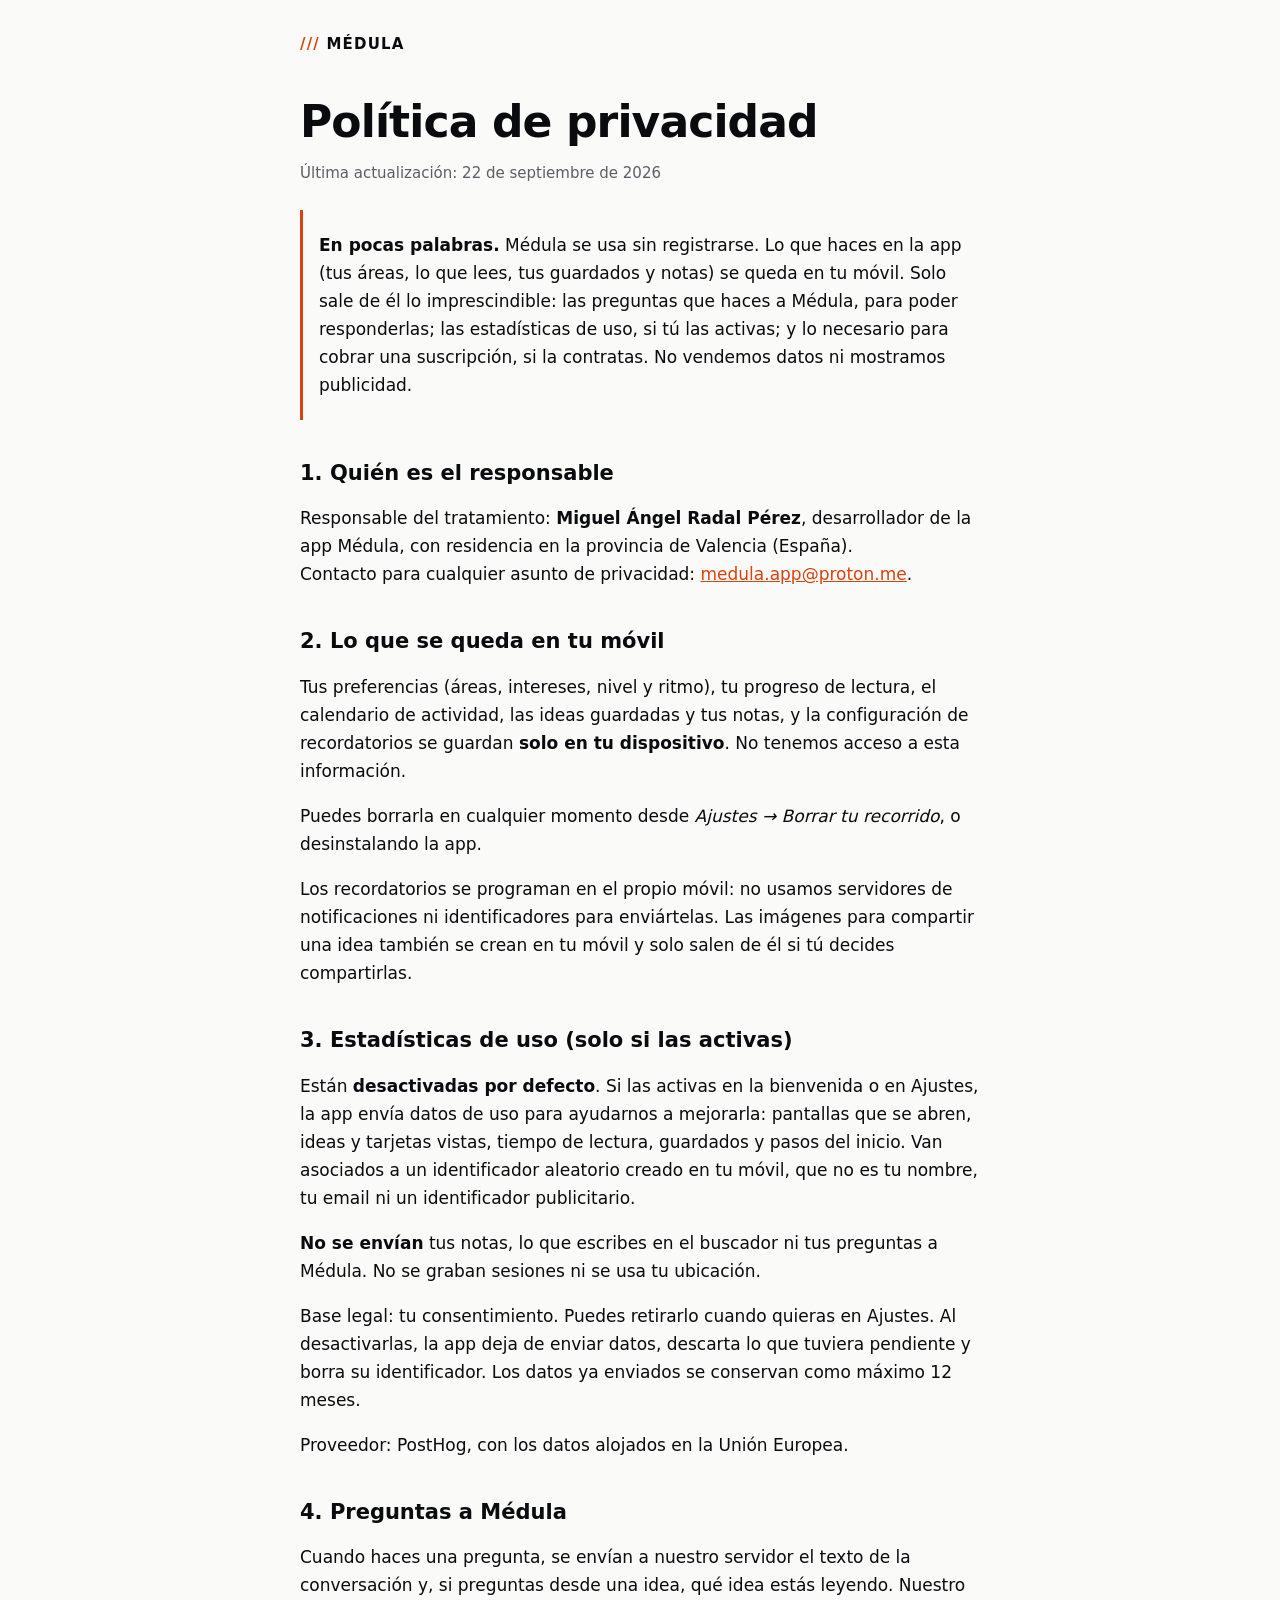
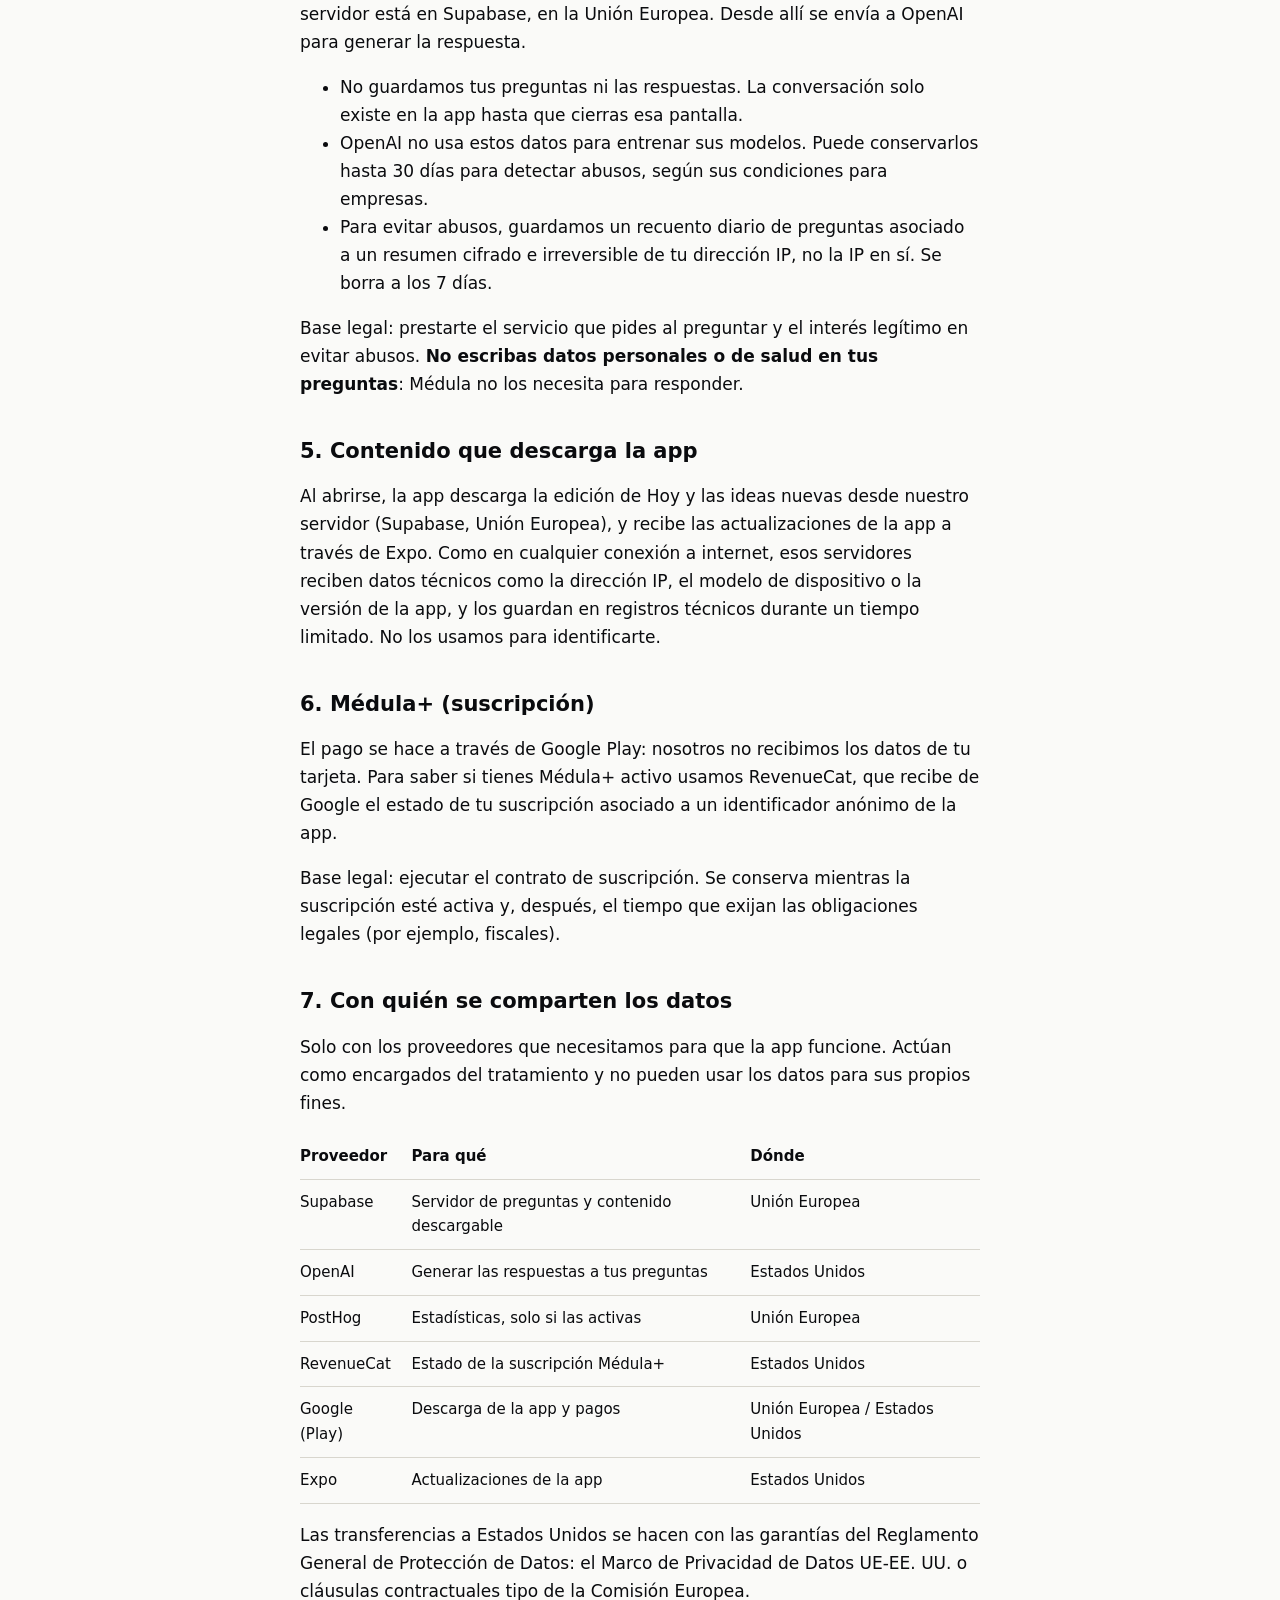
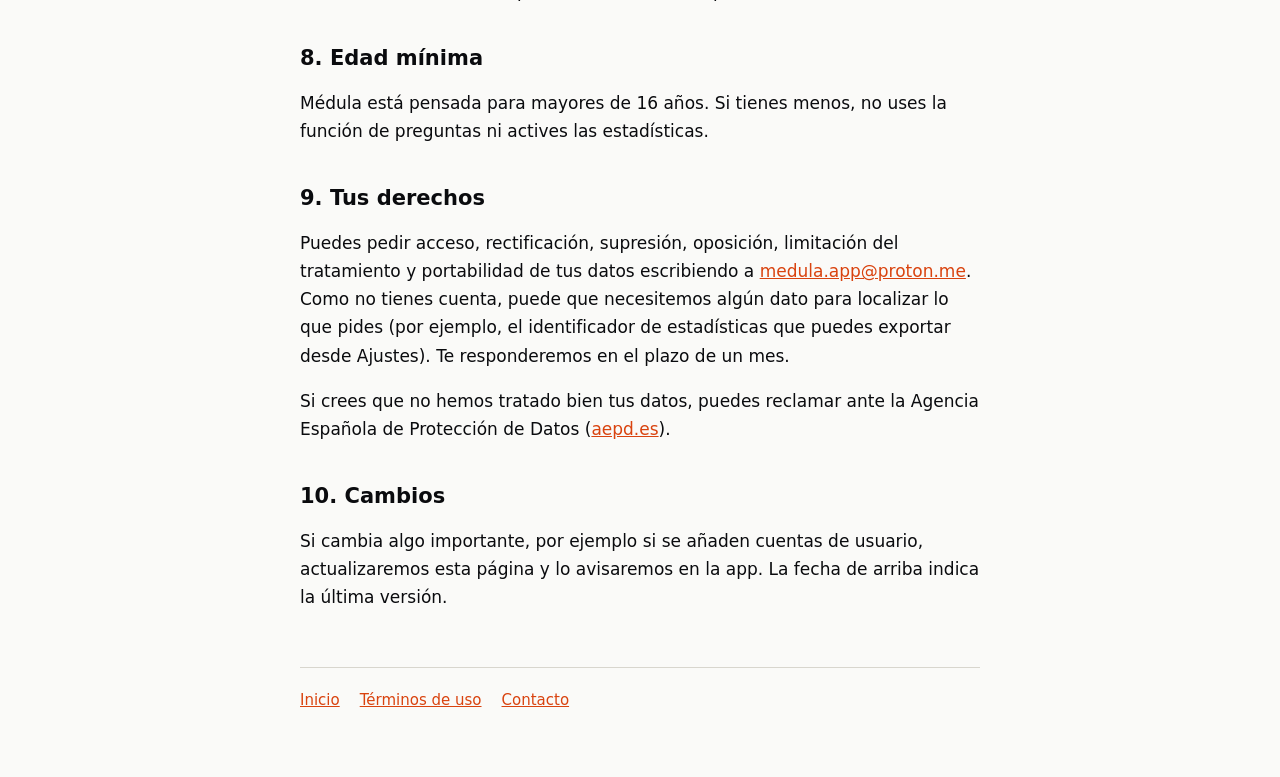
==== privacidad.html @ 63127af0 "Portada, política de privacidad y términos de Médula" ====
<!doctype html>
<html lang="es">
<head>
<meta charset="utf-8">
<meta name="viewport" content="width=device-width, initial-scale=1">
<title>Privacidad · Médula</title>
<meta name="description" content="Qué datos trata la app Médula, para qué, con quién y cómo ejercer tus derechos.">
<link rel="icon" href="icono.png">
<link rel="stylesheet" href="estilo.css">
</head>
<body>
<main>
  <header class="marca"><a href="./"><span class="barras">///</span> Médula</a></header>
  <h1>Política de privacidad</h1>
  <p class="fecha">Última actualización: 22 de septiembre de 2026</p>

  <div class="resumen">
    <p><strong>En pocas palabras.</strong> Médula se usa sin registrarse. Lo que haces en la app (tus áreas, lo que lees, tus guardados y notas) se queda en tu móvil. Solo sale de él lo imprescindible: las preguntas que haces a Médula, para poder responderlas; las estadísticas de uso, si tú las activas; y lo necesario para cobrar una suscripción, si la contratas. No vendemos datos ni mostramos publicidad.</p>
  </div>

  <h2>1. Quién es el responsable</h2>
  <p>Responsable del tratamiento: <strong>Miguel Ángel Radal Pérez</strong>, desarrollador de la app Médula, con residencia en la provincia de Valencia (España).<br>
  Contacto para cualquier asunto de privacidad: <a href="mailto:medula.app@proton.me">medula.app@proton.me</a>.</p>

  <h2>2. Lo que se queda en tu móvil</h2>
  <p>Tus preferencias (áreas, intereses, nivel y ritmo), tu progreso de lectura, el calendario de actividad, las ideas guardadas y tus notas, y la configuración de recordatorios se guardan <strong>solo en tu dispositivo</strong>. No tenemos acceso a esta información.</p>
  <p>Puedes borrarla en cualquier momento desde <em>Ajustes → Borrar tu recorrido</em>, o desinstalando la app.</p>
  <p>Los recordatorios se programan en el propio móvil: no usamos servidores de notificaciones ni identificadores para enviártelas. Las imágenes para compartir una idea también se crean en tu móvil y solo salen de él si tú decides compartirlas.</p>

  <h2>3. Estadísticas de uso (solo si las activas)</h2>
  <p>Están <strong>desactivadas por defecto</strong>. Si las activas en la bienvenida o en Ajustes, la app envía datos de uso para ayudarnos a mejorarla: pantallas que se abren, ideas y tarjetas vistas, tiempo de lectura, guardados y pasos del inicio. Van asociados a un identificador aleatorio creado en tu móvil, que no es tu nombre, tu email ni un identificador publicitario.</p>
  <p><strong>No se envían</strong> tus notas, lo que escribes en el buscador ni tus preguntas a Médula. No se graban sesiones ni se usa tu ubicación.</p>
  <p>Base legal: tu consentimiento. Puedes retirarlo cuando quieras en Ajustes. Al desactivarlas, la app deja de enviar datos, descarta lo que tuviera pendiente y borra su identificador. Los datos ya enviados se conservan como máximo 12 meses.</p>
  <p>Proveedor: PostHog, con los datos alojados en la Unión Europea.</p>

  <h2>4. Preguntas a Médula</h2>
  <p>Cuando haces una pregunta, se envían a nuestro servidor el texto de la conversación y, si preguntas desde una idea, qué idea estás leyendo. Nuestro servidor está en Supabase, en la Unión Europea. Desde allí se envía a OpenAI para generar la respuesta.</p>
  <ul>
    <li>No guardamos tus preguntas ni las respuestas. La conversación solo existe en la app hasta que cierras esa pantalla.</li>
    <li>OpenAI no usa estos datos para entrenar sus modelos. Puede conservarlos hasta 30 días para detectar abusos, según sus condiciones para empresas.</li>
    <li>Para evitar abusos, guardamos un recuento diario de preguntas asociado a un resumen cifrado e irreversible de tu dirección IP, no la IP en sí. Se borra a los 7 días.</li>
  </ul>
  <p>Base legal: prestarte el servicio que pides al preguntar y el interés legítimo en evitar abusos. <strong>No escribas datos personales o de salud en tus preguntas</strong>: Médula no los necesita para responder.</p>

  <h2>5. Contenido que descarga la app</h2>
  <p>Al abrirse, la app descarga la edición de Hoy y las ideas nuevas desde nuestro servidor (Supabase, Unión Europea), y recibe las actualizaciones de la app a través de Expo. Como en cualquier conexión a internet, esos servidores reciben datos técnicos como la dirección IP, el modelo de dispositivo o la versión de la app, y los guardan en registros técnicos durante un tiempo limitado. No los usamos para identificarte.</p>

  <h2>6. Médula+ (suscripción)</h2>
  <p>El pago se hace a través de Google Play: nosotros no recibimos los datos de tu tarjeta. Para saber si tienes Médula+ activo usamos RevenueCat, que recibe de Google el estado de tu suscripción asociado a un identificador anónimo de la app.</p>
  <p>Base legal: ejecutar el contrato de suscripción. Se conserva mientras la suscripción esté activa y, después, el tiempo que exijan las obligaciones legales (por ejemplo, fiscales).</p>

  <h2>7. Con quién se comparten los datos</h2>
  <p>Solo con los proveedores que necesitamos para que la app funcione. Actúan como encargados del tratamiento y no pueden usar los datos para sus propios fines.</p>
  <table>
    <tr><th>Proveedor</th><th>Para qué</th><th>Dónde</th></tr>
    <tr><td>Supabase</td><td>Servidor de preguntas y contenido descargable</td><td>Unión Europea</td></tr>
    <tr><td>OpenAI</td><td>Generar las respuestas a tus preguntas</td><td>Estados Unidos</td></tr>
    <tr><td>PostHog</td><td>Estadísticas, solo si las activas</td><td>Unión Europea</td></tr>
    <tr><td>RevenueCat</td><td>Estado de la suscripción Médula+</td><td>Estados Unidos</td></tr>
    <tr><td>Google (Play)</td><td>Descarga de la app y pagos</td><td>Unión Europea / Estados Unidos</td></tr>
    <tr><td>Expo</td><td>Actualizaciones de la app</td><td>Estados Unidos</td></tr>
  </table>
  <p>Las transferencias a Estados Unidos se hacen con las garantías del Reglamento General de Protección de Datos: el Marco de Privacidad de Datos UE-EE. UU. o cláusulas contractuales tipo de la Comisión Europea.</p>

  <h2>8. Edad mínima</h2>
  <p>Médula está pensada para mayores de 16 años. Si tienes menos, no uses la función de preguntas ni actives las estadísticas.</p>

  <h2>9. Tus derechos</h2>
  <p>Puedes pedir acceso, rectificación, supresión, oposición, limitación del tratamiento y portabilidad de tus datos escribiendo a <a href="mailto:medula.app@proton.me">medula.app@proton.me</a>. Como no tienes cuenta, puede que necesitemos algún dato para localizar lo que pides (por ejemplo, el identificador de estadísticas que puedes exportar desde Ajustes). Te responderemos en el plazo de un mes.</p>
  <p>Si crees que no hemos tratado bien tus datos, puedes reclamar ante la Agencia Española de Protección de Datos (<a href="https://www.aepd.es">aepd.es</a>).</p>

  <h2>10. Cambios</h2>
  <p>Si cambia algo importante, por ejemplo si se añaden cuentas de usuario, actualizaremos esta página y lo avisaremos en la app. La fecha de arriba indica la última versión.</p>

  <nav class="pie">
    <a href="./">Inicio</a>
    <a href="terminos.html">Términos de uso</a>
    <a href="mailto:medula.app@proton.me">Contacto</a>
  </nav>
</main>
</body>
</html>
---- estilo.css ----
/* Web pública de Médula: portada y textos legales. Identidad «Pulso»: carbón, papel y una señal naranja. */
:root {
  --ink: #0A0B0E;
  --ink2: #14161A;
  --paper: #FAFAF8;
  --muted: #5C5E66;
  --line: #D8D6CE;
  --signal: #D9430F;
  --bg: var(--paper);
  --text: var(--ink);
}
@media (prefers-color-scheme: dark) {
  :root { --bg: var(--ink); --text: #FAFAF8; --muted: #9A9CA4; --line: #2A2D34; --signal: #FF5A1F; }
}
* { box-sizing: border-box; }
html { -webkit-text-size-adjust: 100%; }
body {
  margin: 0; background: var(--bg); color: var(--text);
  font: 17px/1.65 Manrope, system-ui, -apple-system, "Segoe UI", sans-serif;
}
main { max-width: 720px; margin: 0 auto; padding: 32px 20px 64px; }
header.marca { display: flex; align-items: center; gap: 10px; font-weight: 800; letter-spacing: .08em; text-transform: uppercase; font-size: 15px; }
header.marca .barras { color: var(--signal); font-weight: 900; }
header.marca a { color: inherit; text-decoration: none; }
h1 { font: 800 clamp(30px, 7vw, 44px)/1.12 Unbounded, Manrope, system-ui, sans-serif; letter-spacing: -.02em; margin: 40px 0 12px; }
h2 { font: 800 21px/1.3 Unbounded, Manrope, system-ui, sans-serif; margin: 40px 0 8px; }
h3 { font-size: 17px; margin: 24px 0 4px; }
p, li { max-width: 68ch; }
a { color: var(--signal); }
.fecha, .nota { color: var(--muted); font-size: 15px; }
.resumen { border-left: 3px solid var(--signal); padding: 4px 0 4px 16px; margin: 24px 0; }
table { border-collapse: collapse; width: 100%; font-size: 15px; margin: 12px 0; display: block; overflow-x: auto; }
th, td { text-align: left; vertical-align: top; padding: 10px 12px 10px 0; border-bottom: 1px solid var(--line); }
th { font-weight: 700; }
nav.pie { margin-top: 56px; padding-top: 20px; border-top: 1px solid var(--line); display: flex; flex-wrap: wrap; gap: 8px 20px; font-size: 15px; }
.lema { font-size: 20px; color: var(--muted); margin: 0 0 28px; }
.areas { display: grid; grid-template-columns: repeat(auto-fit, minmax(150px, 1fr)); gap: 12px; padding: 0; list-style: none; }
.areas li { border: 1px solid var(--line); padding: 14px 16px; }
.areas b { display: block; }
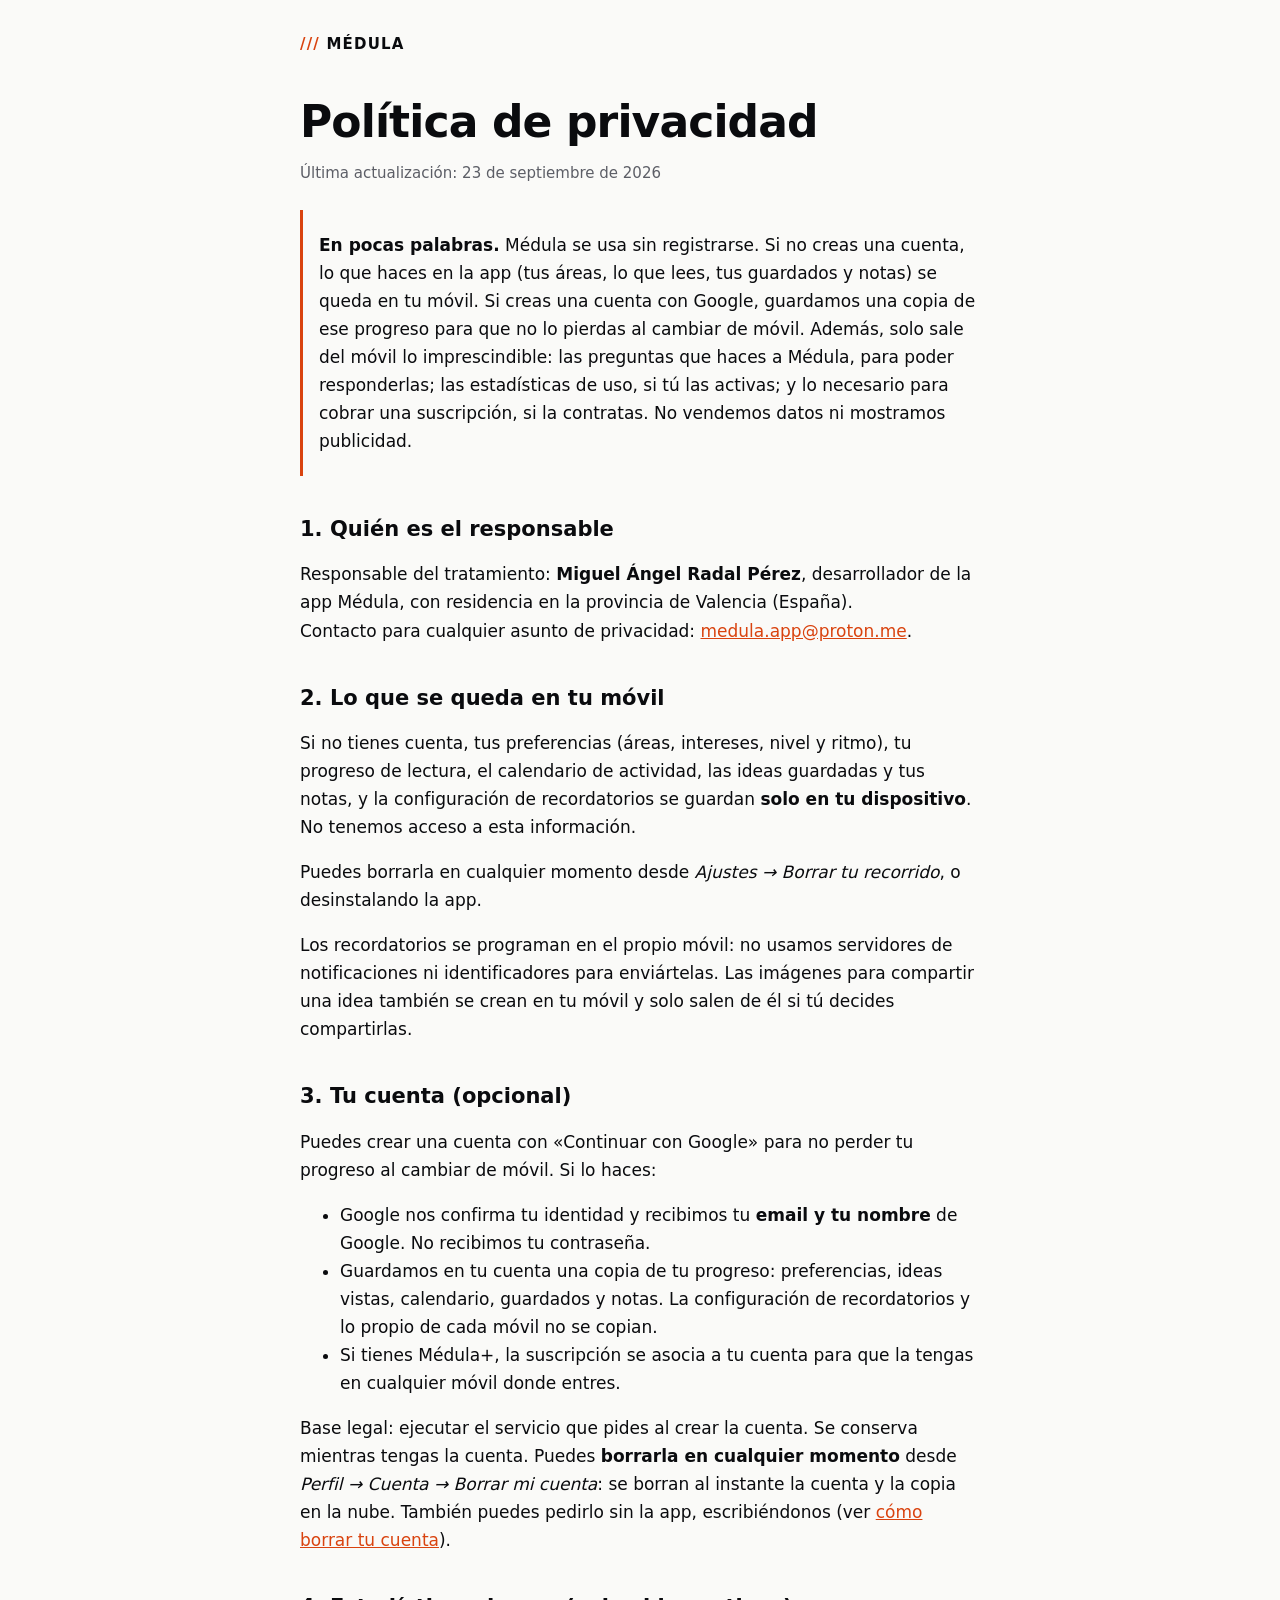
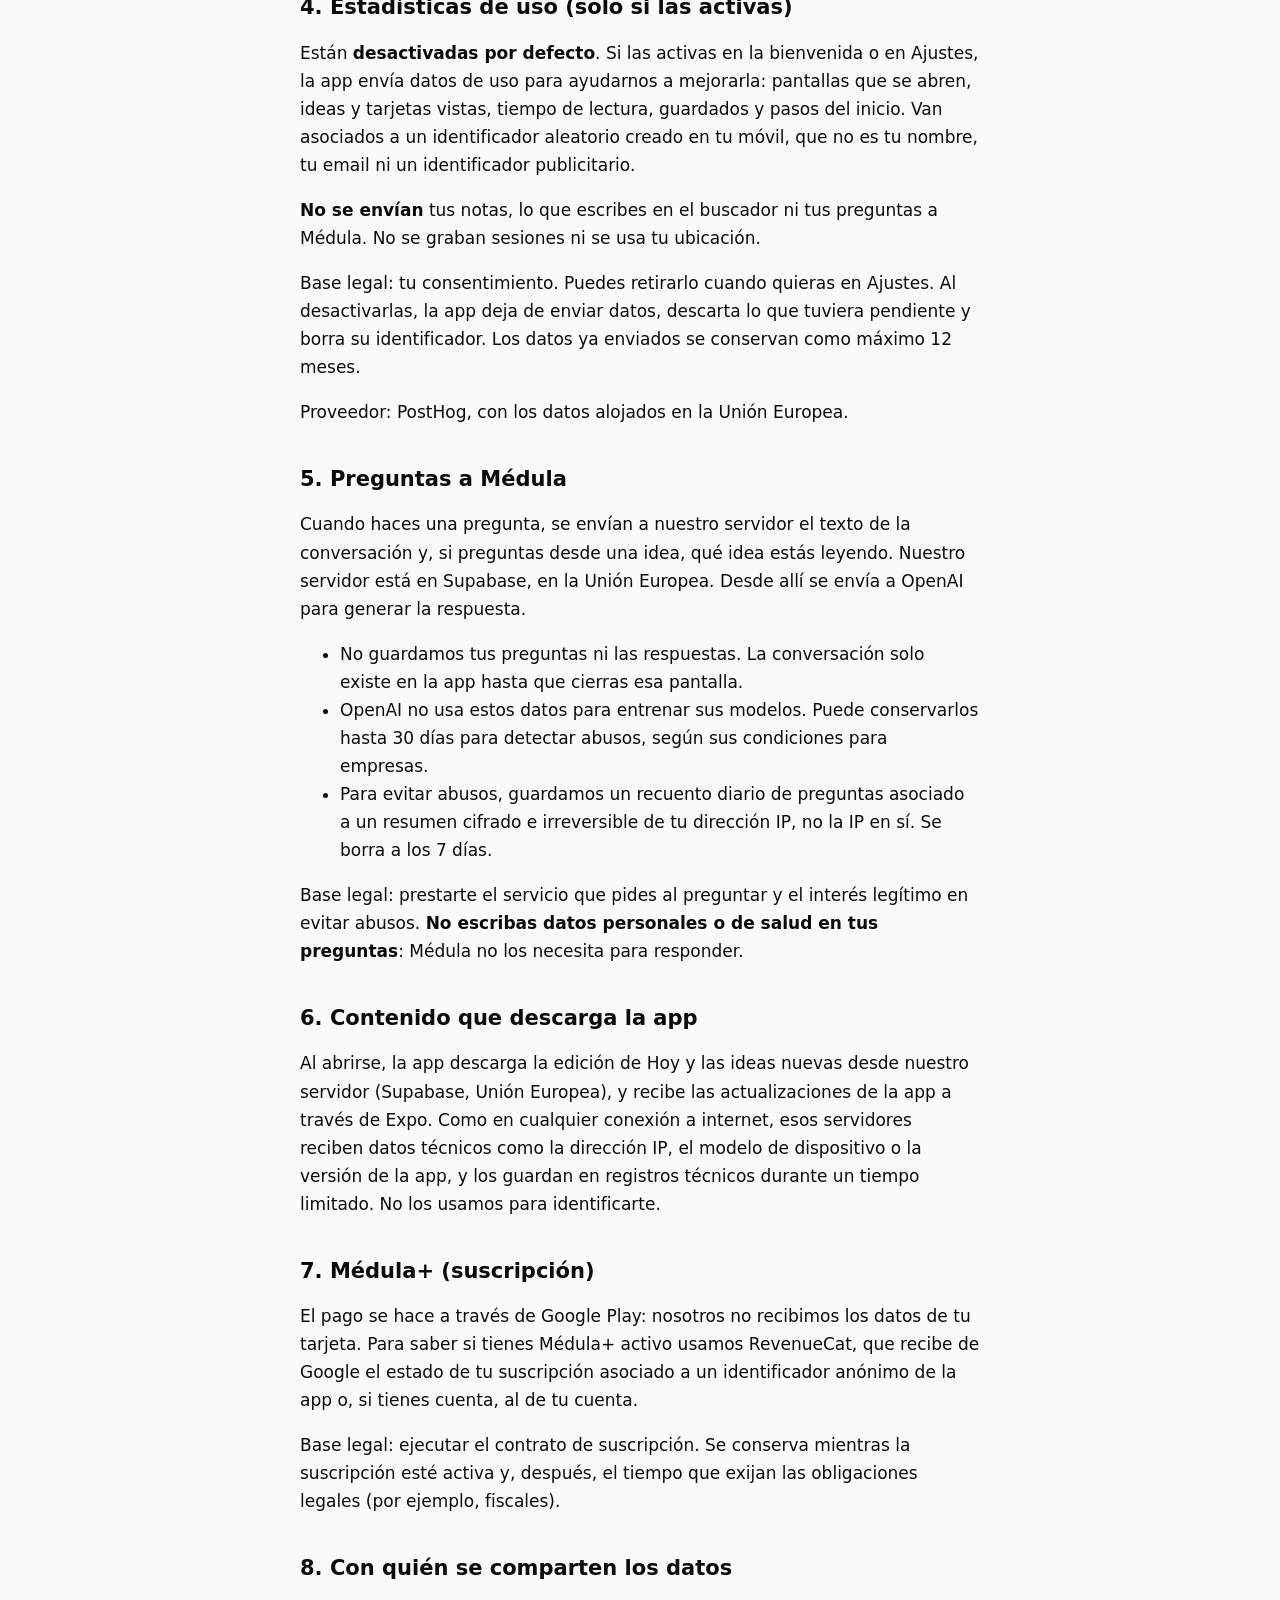
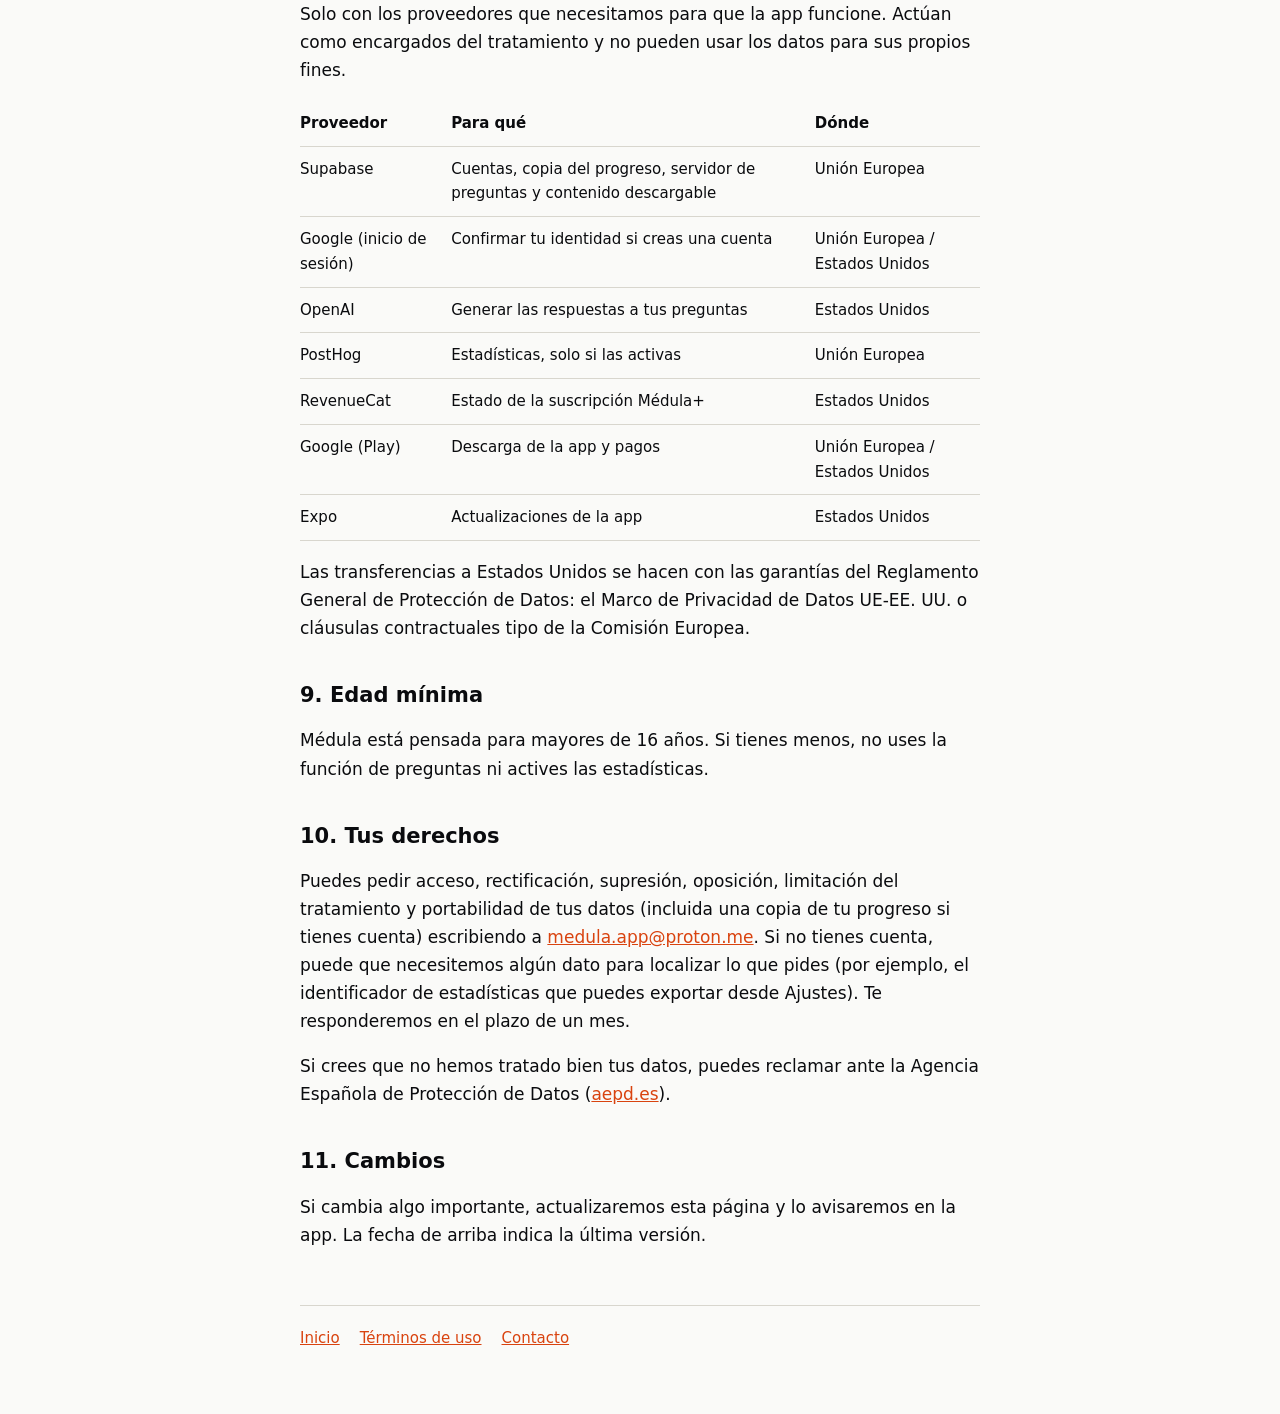
==== commit de8e40b1: "Cuentas: política de privacidad actualizada y página para borrar la cuenta" ====
--- a/privacidad.html
+++ b/privacidad.html
@@ -12,10 +12,10 @@
 <main>
   <header class="marca"><a href="./"><span class="barras">///</span> Médula</a></header>
   <h1>Política de privacidad</h1>
-  <p class="fecha">Última actualización: 22 de septiembre de 2026</p>
+  <p class="fecha">Última actualización: 23 de septiembre de 2026</p>
 
   <div class="resumen">
-    <p><strong>En pocas palabras.</strong> Médula se usa sin registrarse. Lo que haces en la app (tus áreas, lo que lees, tus guardados y notas) se queda en tu móvil. Solo sale de él lo imprescindible: las preguntas que haces a Médula, para poder responderlas; las estadísticas de uso, si tú las activas; y lo necesario para cobrar una suscripción, si la contratas. No vendemos datos ni mostramos publicidad.</p>
+    <p><strong>En pocas palabras.</strong> Médula se usa sin registrarse. Si no creas una cuenta, lo que haces en la app (tus áreas, lo que lees, tus guardados y notas) se queda en tu móvil. Si creas una cuenta con Google, guardamos una copia de ese progreso para que no lo pierdas al cambiar de móvil. Además, solo sale del móvil lo imprescindible: las preguntas que haces a Médula, para poder responderlas; las estadísticas de uso, si tú las activas; y lo necesario para cobrar una suscripción, si la contratas. No vendemos datos ni mostramos publicidad.</p>
   </div>
 
   <h2>1. Quién es el responsable</h2>
@@ -23,17 +23,26 @@
   Contacto para cualquier asunto de privacidad: <a href="mailto:medula.app@proton.me">medula.app@proton.me</a>.</p>
 
   <h2>2. Lo que se queda en tu móvil</h2>
-  <p>Tus preferencias (áreas, intereses, nivel y ritmo), tu progreso de lectura, el calendario de actividad, las ideas guardadas y tus notas, y la configuración de recordatorios se guardan <strong>solo en tu dispositivo</strong>. No tenemos acceso a esta información.</p>
+  <p>Si no tienes cuenta, tus preferencias (áreas, intereses, nivel y ritmo), tu progreso de lectura, el calendario de actividad, las ideas guardadas y tus notas, y la configuración de recordatorios se guardan <strong>solo en tu dispositivo</strong>. No tenemos acceso a esta información.</p>
   <p>Puedes borrarla en cualquier momento desde <em>Ajustes → Borrar tu recorrido</em>, o desinstalando la app.</p>
   <p>Los recordatorios se programan en el propio móvil: no usamos servidores de notificaciones ni identificadores para enviártelas. Las imágenes para compartir una idea también se crean en tu móvil y solo salen de él si tú decides compartirlas.</p>
 
-  <h2>3. Estadísticas de uso (solo si las activas)</h2>
+  <h2>3. Tu cuenta (opcional)</h2>
+  <p>Puedes crear una cuenta con «Continuar con Google» para no perder tu progreso al cambiar de móvil. Si lo haces:</p>
+  <ul>
+    <li>Google nos confirma tu identidad y recibimos tu <strong>email y tu nombre</strong> de Google. No recibimos tu contraseña.</li>
+    <li>Guardamos en tu cuenta una copia de tu progreso: preferencias, ideas vistas, calendario, guardados y notas. La configuración de recordatorios y lo propio de cada móvil no se copian.</li>
+    <li>Si tienes Médula+, la suscripción se asocia a tu cuenta para que la tengas en cualquier móvil donde entres.</li>
+  </ul>
+  <p>Base legal: ejecutar el servicio que pides al crear la cuenta. Se conserva mientras tengas la cuenta. Puedes <strong>borrarla en cualquier momento</strong> desde <em>Perfil → Cuenta → Borrar mi cuenta</em>: se borran al instante la cuenta y la copia en la nube. También puedes pedirlo sin la app, escribiéndonos (ver <a href="borrar-cuenta.html">cómo borrar tu cuenta</a>).</p>
+
+  <h2>4. Estadísticas de uso (solo si las activas)</h2>
   <p>Están <strong>desactivadas por defecto</strong>. Si las activas en la bienvenida o en Ajustes, la app envía datos de uso para ayudarnos a mejorarla: pantallas que se abren, ideas y tarjetas vistas, tiempo de lectura, guardados y pasos del inicio. Van asociados a un identificador aleatorio creado en tu móvil, que no es tu nombre, tu email ni un identificador publicitario.</p>
   <p><strong>No se envían</strong> tus notas, lo que escribes en el buscador ni tus preguntas a Médula. No se graban sesiones ni se usa tu ubicación.</p>
   <p>Base legal: tu consentimiento. Puedes retirarlo cuando quieras en Ajustes. Al desactivarlas, la app deja de enviar datos, descarta lo que tuviera pendiente y borra su identificador. Los datos ya enviados se conservan como máximo 12 meses.</p>
   <p>Proveedor: PostHog, con los datos alojados en la Unión Europea.</p>
 
-  <h2>4. Preguntas a Médula</h2>
+  <h2>5. Preguntas a Médula</h2>
   <p>Cuando haces una pregunta, se envían a nuestro servidor el texto de la conversación y, si preguntas desde una idea, qué idea estás leyendo. Nuestro servidor está en Supabase, en la Unión Europea. Desde allí se envía a OpenAI para generar la respuesta.</p>
   <ul>
     <li>No guardamos tus preguntas ni las respuestas. La conversación solo existe en la app hasta que cierras esa pantalla.</li>
@@ -42,18 +51,19 @@
   </ul>
   <p>Base legal: prestarte el servicio que pides al preguntar y el interés legítimo en evitar abusos. <strong>No escribas datos personales o de salud en tus preguntas</strong>: Médula no los necesita para responder.</p>
 
-  <h2>5. Contenido que descarga la app</h2>
+  <h2>6. Contenido que descarga la app</h2>
   <p>Al abrirse, la app descarga la edición de Hoy y las ideas nuevas desde nuestro servidor (Supabase, Unión Europea), y recibe las actualizaciones de la app a través de Expo. Como en cualquier conexión a internet, esos servidores reciben datos técnicos como la dirección IP, el modelo de dispositivo o la versión de la app, y los guardan en registros técnicos durante un tiempo limitado. No los usamos para identificarte.</p>
 
-  <h2>6. Médula+ (suscripción)</h2>
-  <p>El pago se hace a través de Google Play: nosotros no recibimos los datos de tu tarjeta. Para saber si tienes Médula+ activo usamos RevenueCat, que recibe de Google el estado de tu suscripción asociado a un identificador anónimo de la app.</p>
+  <h2>7. Médula+ (suscripción)</h2>
+  <p>El pago se hace a través de Google Play: nosotros no recibimos los datos de tu tarjeta. Para saber si tienes Médula+ activo usamos RevenueCat, que recibe de Google el estado de tu suscripción asociado a un identificador anónimo de la app o, si tienes cuenta, al de tu cuenta.</p>
   <p>Base legal: ejecutar el contrato de suscripción. Se conserva mientras la suscripción esté activa y, después, el tiempo que exijan las obligaciones legales (por ejemplo, fiscales).</p>
 
-  <h2>7. Con quién se comparten los datos</h2>
+  <h2>8. Con quién se comparten los datos</h2>
   <p>Solo con los proveedores que necesitamos para que la app funcione. Actúan como encargados del tratamiento y no pueden usar los datos para sus propios fines.</p>
   <table>
     <tr><th>Proveedor</th><th>Para qué</th><th>Dónde</th></tr>
-    <tr><td>Supabase</td><td>Servidor de preguntas y contenido descargable</td><td>Unión Europea</td></tr>
+    <tr><td>Supabase</td><td>Cuentas, copia del progreso, servidor de preguntas y contenido descargable</td><td>Unión Europea</td></tr>
+    <tr><td>Google (inicio de sesión)</td><td>Confirmar tu identidad si creas una cuenta</td><td>Unión Europea / Estados Unidos</td></tr>
     <tr><td>OpenAI</td><td>Generar las respuestas a tus preguntas</td><td>Estados Unidos</td></tr>
     <tr><td>PostHog</td><td>Estadísticas, solo si las activas</td><td>Unión Europea</td></tr>
     <tr><td>RevenueCat</td><td>Estado de la suscripción Médula+</td><td>Estados Unidos</td></tr>
@@ -62,15 +72,15 @@
   </table>
   <p>Las transferencias a Estados Unidos se hacen con las garantías del Reglamento General de Protección de Datos: el Marco de Privacidad de Datos UE-EE. UU. o cláusulas contractuales tipo de la Comisión Europea.</p>
 
-  <h2>8. Edad mínima</h2>
+  <h2>9. Edad mínima</h2>
   <p>Médula está pensada para mayores de 16 años. Si tienes menos, no uses la función de preguntas ni actives las estadísticas.</p>
 
-  <h2>9. Tus derechos</h2>
-  <p>Puedes pedir acceso, rectificación, supresión, oposición, limitación del tratamiento y portabilidad de tus datos escribiendo a <a href="mailto:medula.app@proton.me">medula.app@proton.me</a>. Como no tienes cuenta, puede que necesitemos algún dato para localizar lo que pides (por ejemplo, el identificador de estadísticas que puedes exportar desde Ajustes). Te responderemos en el plazo de un mes.</p>
+  <h2>10. Tus derechos</h2>
+  <p>Puedes pedir acceso, rectificación, supresión, oposición, limitación del tratamiento y portabilidad de tus datos (incluida una copia de tu progreso si tienes cuenta) escribiendo a <a href="mailto:medula.app@proton.me">medula.app@proton.me</a>. Si no tienes cuenta, puede que necesitemos algún dato para localizar lo que pides (por ejemplo, el identificador de estadísticas que puedes exportar desde Ajustes). Te responderemos en el plazo de un mes.</p>
   <p>Si crees que no hemos tratado bien tus datos, puedes reclamar ante la Agencia Española de Protección de Datos (<a href="https://www.aepd.es">aepd.es</a>).</p>
 
-  <h2>10. Cambios</h2>
-  <p>Si cambia algo importante, por ejemplo si se añaden cuentas de usuario, actualizaremos esta página y lo avisaremos en la app. La fecha de arriba indica la última versión.</p>
+  <h2>11. Cambios</h2>
+  <p>Si cambia algo importante, actualizaremos esta página y lo avisaremos en la app. La fecha de arriba indica la última versión.</p>
 
   <nav class="pie">
     <a href="./">Inicio</a>
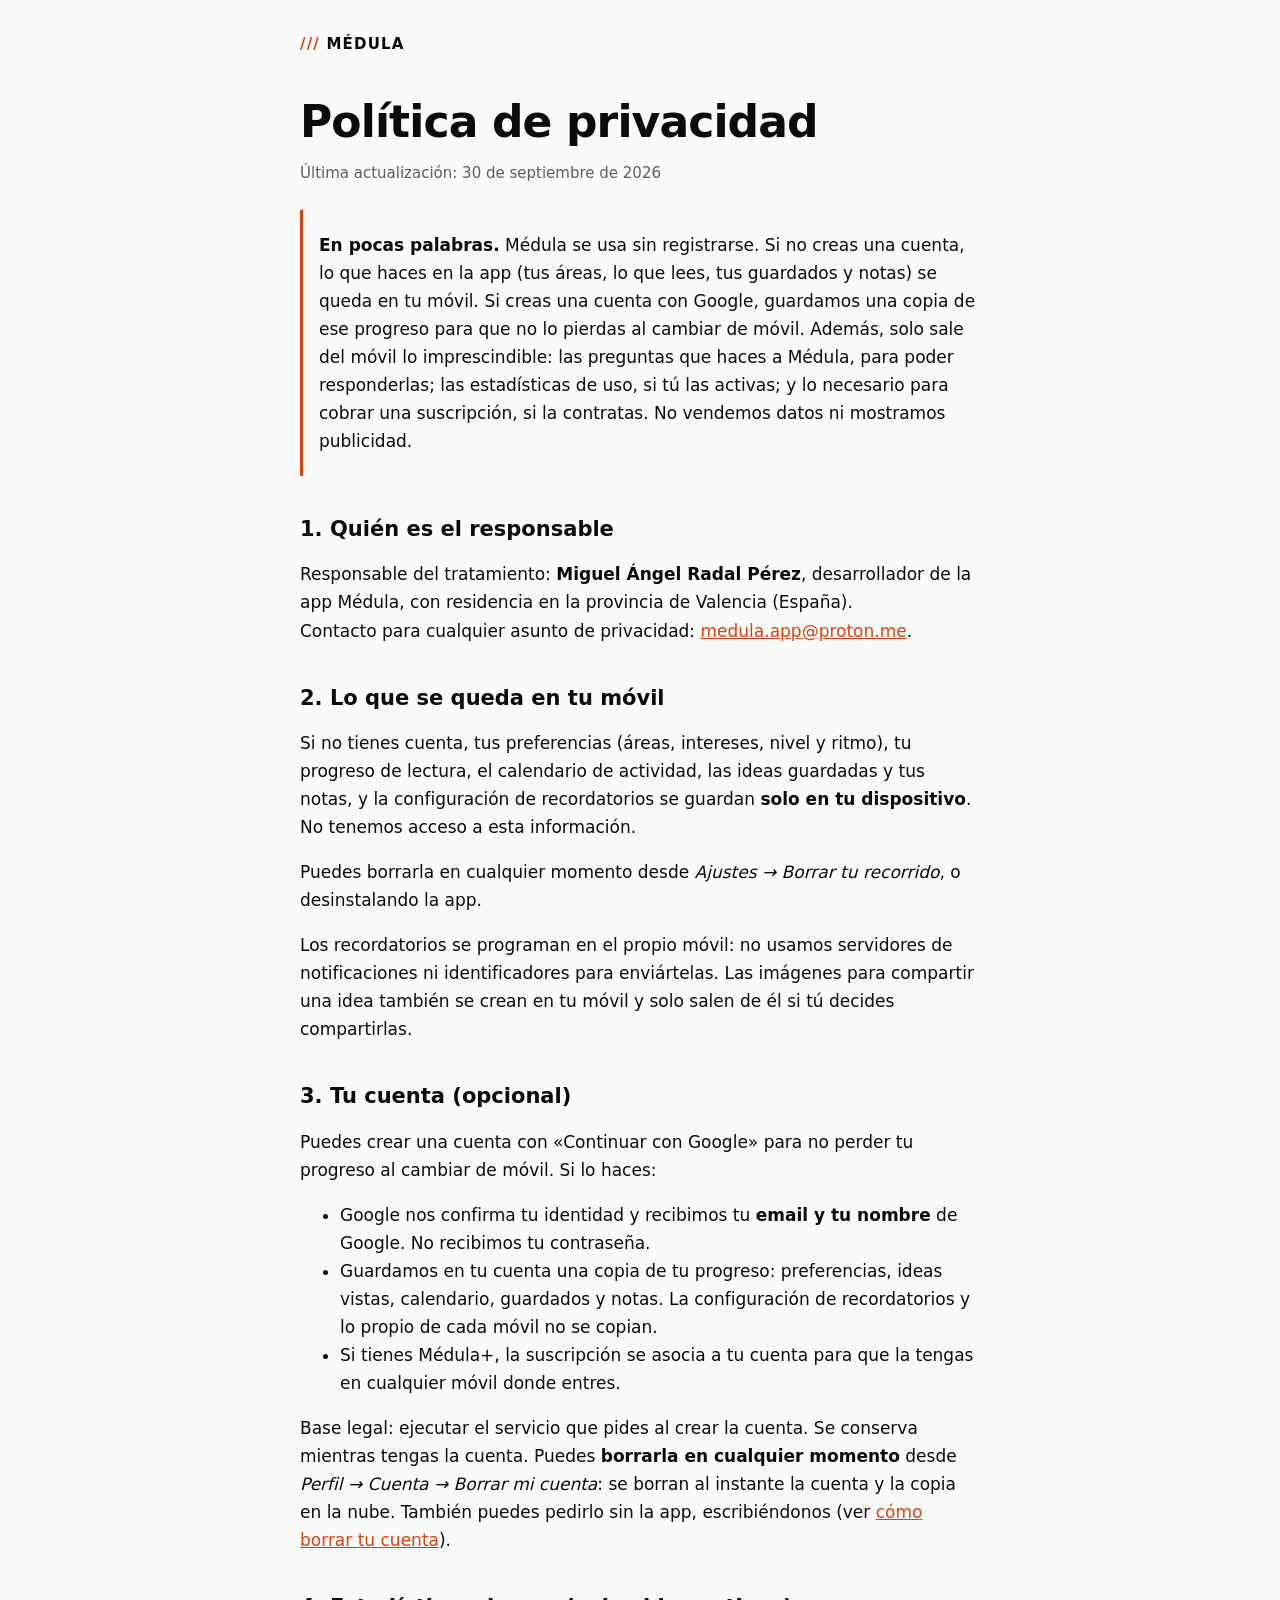
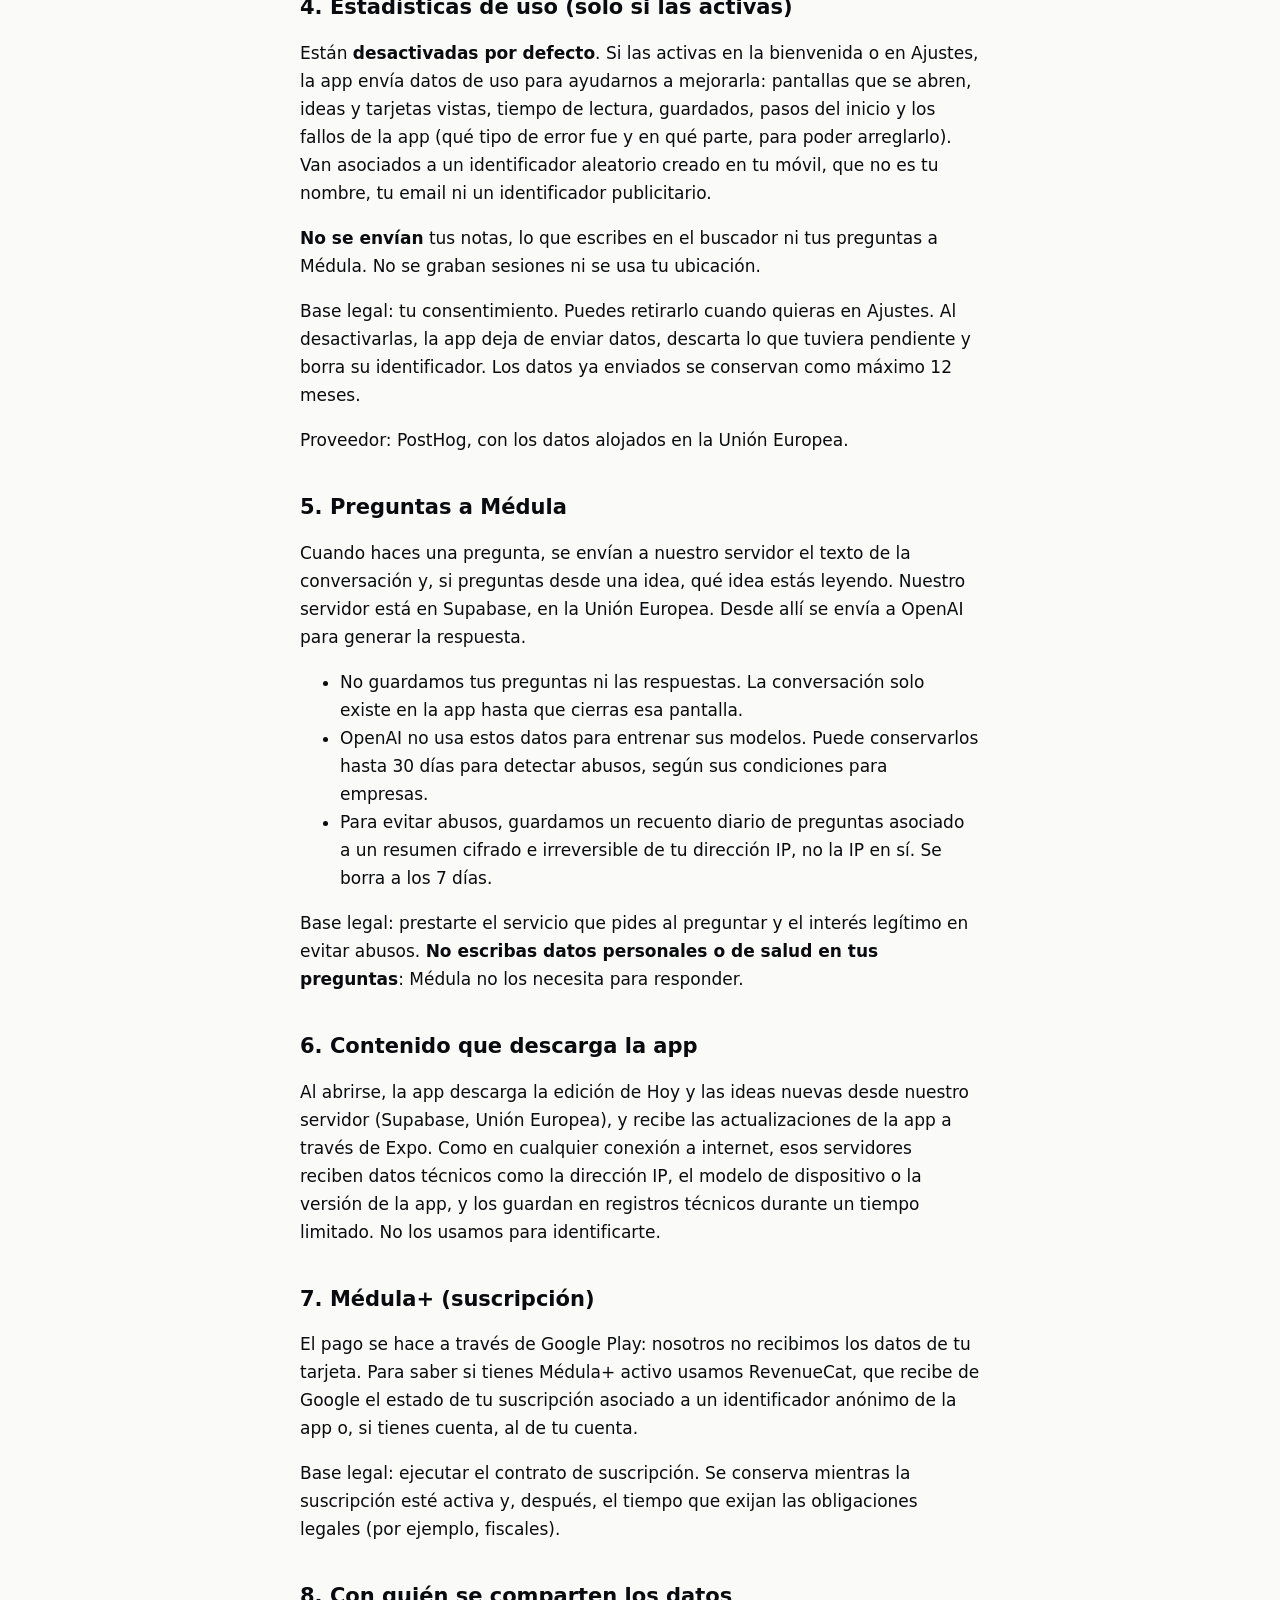
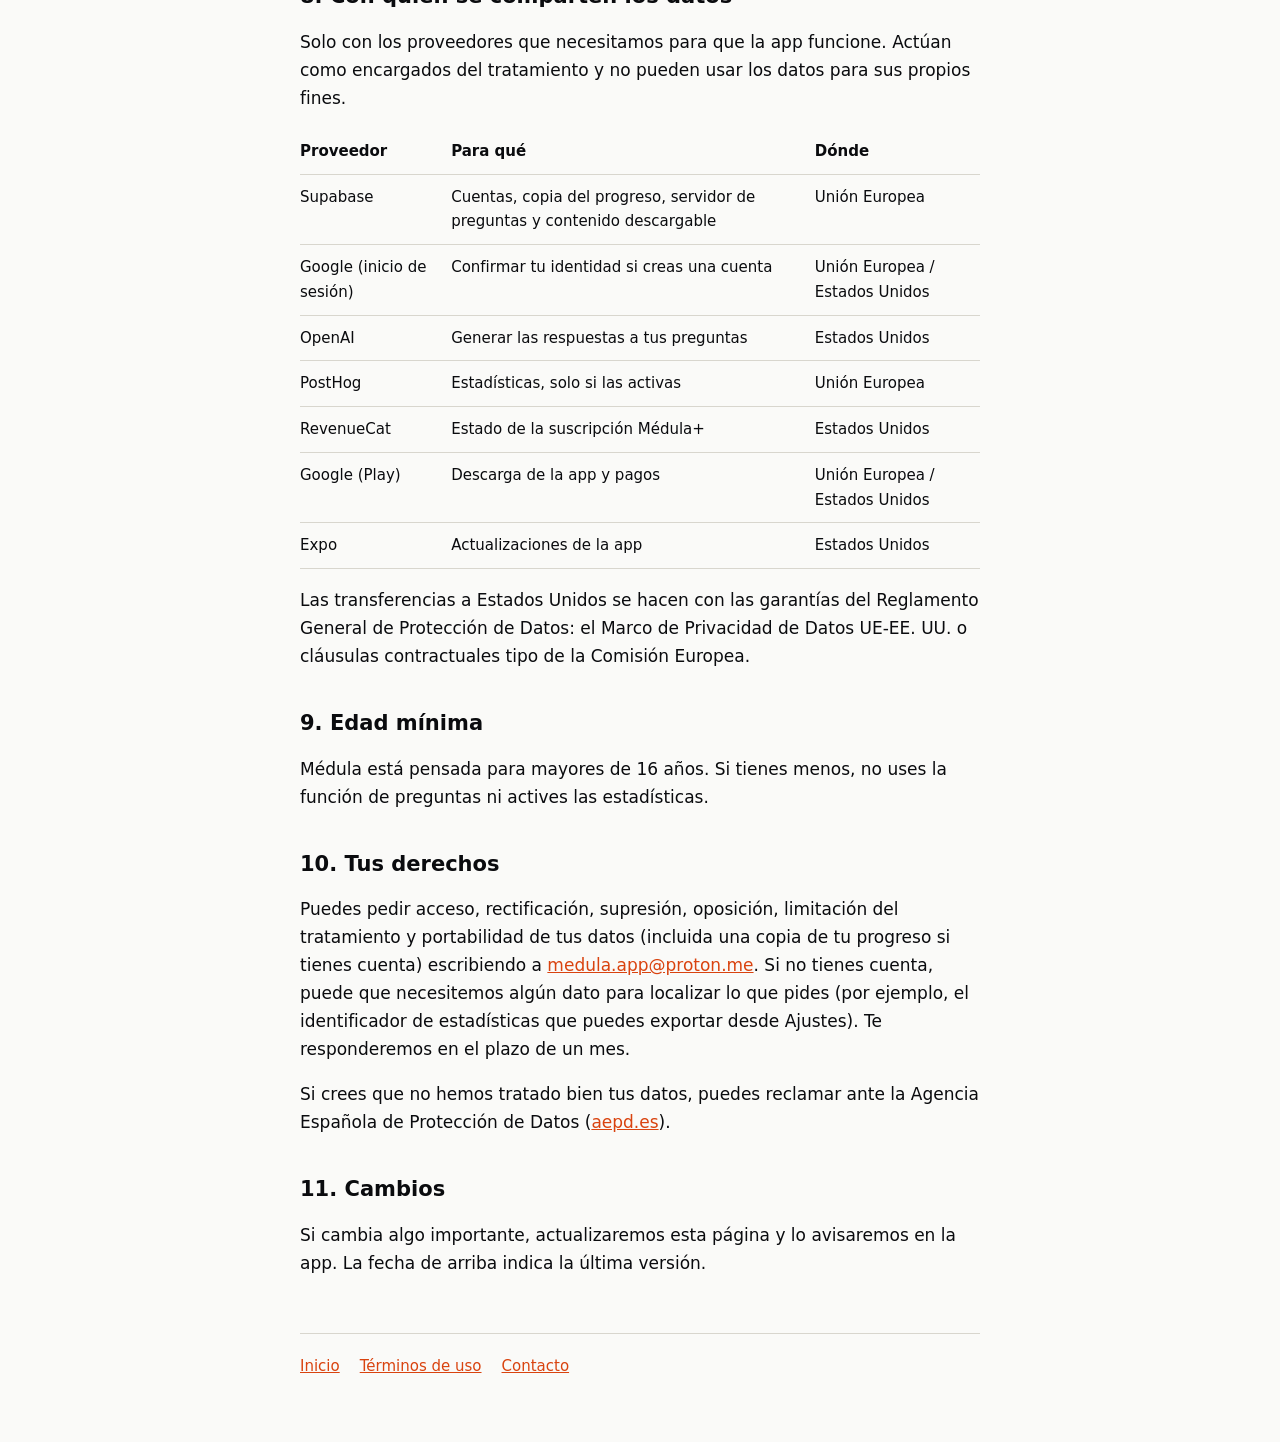
==== commit d94e5879: "Privacidad: las estadísticas incluyen los fallos de la app Co-Authored-By: Claude Opus 5.5 <noreply@" ====
--- a/privacidad.html
+++ b/privacidad.html
@@ -12,7 +12,7 @@
 <main>
   <header class="marca"><a href="./"><span class="barras">///</span> Médula</a></header>
   <h1>Política de privacidad</h1>
-  <p class="fecha">Última actualización: 23 de septiembre de 2026</p>
+  <p class="fecha">Última actualización: 30 de septiembre de 2026</p>
 
   <div class="resumen">
     <p><strong>En pocas palabras.</strong> Médula se usa sin registrarse. Si no creas una cuenta, lo que haces en la app (tus áreas, lo que lees, tus guardados y notas) se queda en tu móvil. Si creas una cuenta con Google, guardamos una copia de ese progreso para que no lo pierdas al cambiar de móvil. Además, solo sale del móvil lo imprescindible: las preguntas que haces a Médula, para poder responderlas; las estadísticas de uso, si tú las activas; y lo necesario para cobrar una suscripción, si la contratas. No vendemos datos ni mostramos publicidad.</p>
@@ -37,7 +37,7 @@
   <p>Base legal: ejecutar el servicio que pides al crear la cuenta. Se conserva mientras tengas la cuenta. Puedes <strong>borrarla en cualquier momento</strong> desde <em>Perfil → Cuenta → Borrar mi cuenta</em>: se borran al instante la cuenta y la copia en la nube. También puedes pedirlo sin la app, escribiéndonos (ver <a href="borrar-cuenta.html">cómo borrar tu cuenta</a>).</p>
 
   <h2>4. Estadísticas de uso (solo si las activas)</h2>
-  <p>Están <strong>desactivadas por defecto</strong>. Si las activas en la bienvenida o en Ajustes, la app envía datos de uso para ayudarnos a mejorarla: pantallas que se abren, ideas y tarjetas vistas, tiempo de lectura, guardados y pasos del inicio. Van asociados a un identificador aleatorio creado en tu móvil, que no es tu nombre, tu email ni un identificador publicitario.</p>
+  <p>Están <strong>desactivadas por defecto</strong>. Si las activas en la bienvenida o en Ajustes, la app envía datos de uso para ayudarnos a mejorarla: pantallas que se abren, ideas y tarjetas vistas, tiempo de lectura, guardados, pasos del inicio y los fallos de la app (qué tipo de error fue y en qué parte, para poder arreglarlo). Van asociados a un identificador aleatorio creado en tu móvil, que no es tu nombre, tu email ni un identificador publicitario.</p>
   <p><strong>No se envían</strong> tus notas, lo que escribes en el buscador ni tus preguntas a Médula. No se graban sesiones ni se usa tu ubicación.</p>
   <p>Base legal: tu consentimiento. Puedes retirarlo cuando quieras en Ajustes. Al desactivarlas, la app deja de enviar datos, descarta lo que tuviera pendiente y borra su identificador. Los datos ya enviados se conservan como máximo 12 meses.</p>
   <p>Proveedor: PostHog, con los datos alojados en la Unión Europea.</p>
